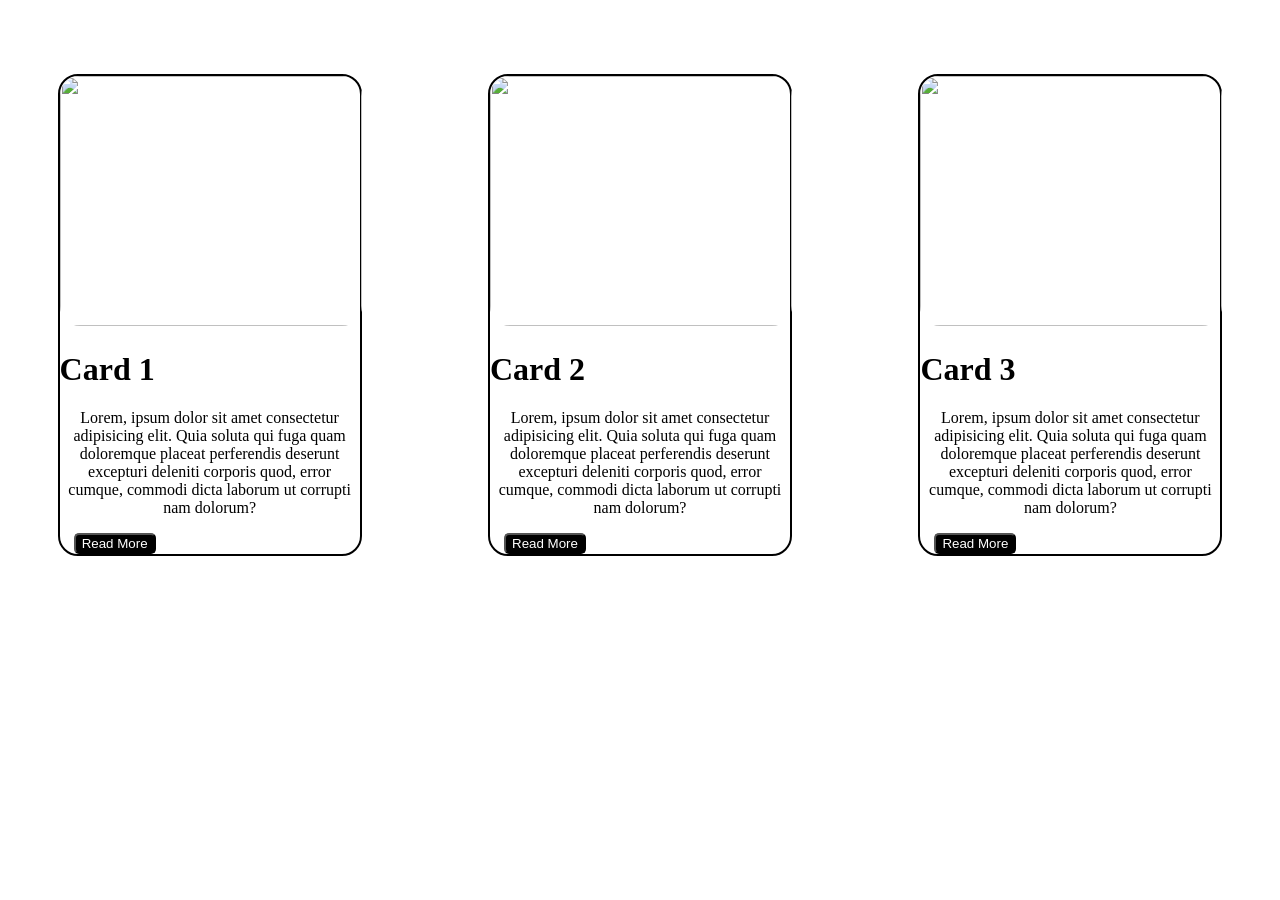
==== index.html @ e14616a9 "Add files via upload" ====
<!DOCTYPE html>
<html lang="en">
<head>
    <meta charset="UTF-8">
    <meta name="viewport" content="width=device-width, initial-scale=1.0">
    <title>Responsive cards</title>
<link rel="stylesheet" href="index.css">
</head>
<body>
    <div class="container">

        <div class="card">
<img class="i" src="https://c.pxhere.com/photos/67/31/nature_landscape_outdoor_mountain_travel_mount_hood_oregon_vacations-549281.jpg!d"width="302px" height="250px" >
<h1>Card 1</h1>
<p>Lorem, ipsum dolor sit amet consectetur adipisicing elit. Quia soluta qui fuga quam doloremque placeat perferendis deserunt excepturi deleniti corporis quod, error cumque, commodi dicta laborum ut corrupti nam dolorum?</p>

<button class="tap" ><font color="white">Read More</font></button>
        </div>


<div class="card">
<img class="i"src="//c.pxhere.com/photos/a3/3f/lake_queenstown_sky_snow_capped_mountain-479884.jpg!d"width="302px" height="250px"> 
<h1>Card 2</h1>
<p>Lorem, ipsum dolor sit amet consectetur adipisicing elit. Quia soluta qui fuga quam doloremque placeat perferendis deserunt excepturi deleniti corporis quod, error cumque, commodi dicta laborum ut corrupti nam dolorum?</p>

<button class="tap" ><font color="white">Read More</font></button>


</div>


<div class="card">
<img class="i"src="https://c.pxhere.com/photos/2c/7c/mountain_lake_water_reflection_cloud-49839.jpg!d"width="302px" height="250px"> 
<h1>Card 3</h1>
<p>Lorem, ipsum dolor sit amet consectetur adipisicing elit. Quia soluta qui fuga quam doloremque placeat perferendis deserunt excepturi deleniti corporis quod, error cumque, commodi dicta laborum ut corrupti nam dolorum?</p>

<button class="tap" ><font color="white">Read More</font></button>


</div>

    </div>
</body>
</html>
---- index.css ----
.container{
    display: flex;
    justify-content: center;
    margin-top: 200px;
    gap: 10%;

}

.card{
    border-radius: 20px;
    text-align: center;
    width: 300px;
    height: max-content;
    
    border: 2px solid black;
    margin-top: -10%;
}
.i{
    border-radius: 20px;
}
h1{
    text-align: left;
}
.tap{
margin-right: 190px;
border-radius: 5px;
background-color: black;

}
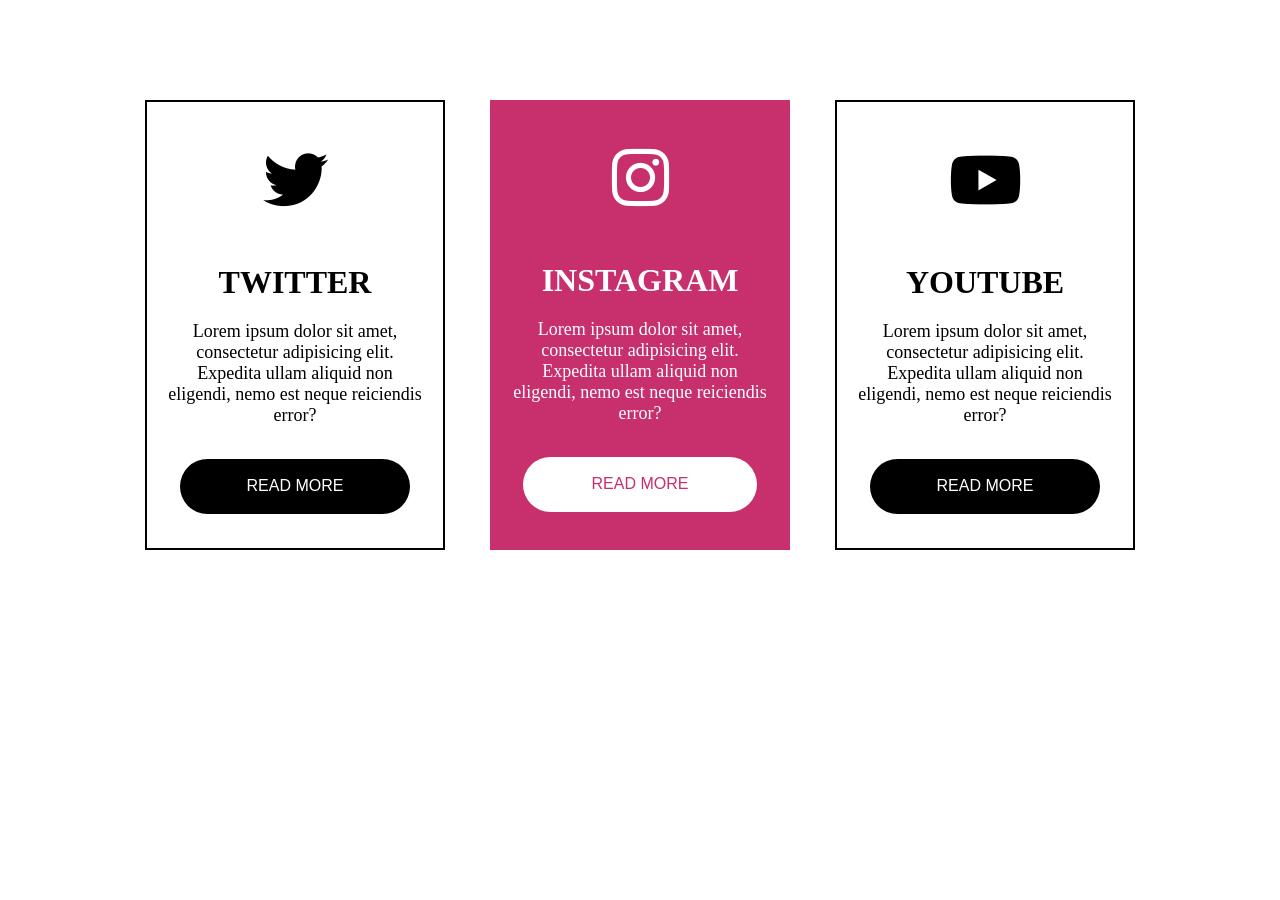
==== commit d322954e: "Add files via upload" ====
--- a/index.html
+++ b/index.html
@@ -1,44 +1,68 @@
 <!DOCTYPE html>
-<html lang="en">
+<html>
 <head>
-    <meta charset="UTF-8">
-    <meta name="viewport" content="width=device-width, initial-scale=1.0">
-    <title>Responsive cards</title>
-<link rel="stylesheet" href="index.css">
+    <title>Social Media Cards</title>
+
+    <link rel="stylesheet"
+          href="https://cdnjs.cloudflare.com/ajax/libs/font-awesome/6.5.2/css/all.min.css">
+
+    <link rel="stylesheet" href="index.css">
+    
 </head>
+
 <body>
+
     <div class="container">
 
         <div class="card">
-<img class="i" src="https://c.pxhere.com/photos/67/31/nature_landscape_outdoor_mountain_travel_mount_hood_oregon_vacations-549281.jpg!d"width="302px" height="250px" >
-<h1>Card 1</h1>
-<p>Lorem, ipsum dolor sit amet consectetur adipisicing elit. Quia soluta qui fuga quam doloremque placeat perferendis deserunt excepturi deleniti corporis quod, error cumque, commodi dicta laborum ut corrupti nam dolorum?</p>
+            <i class="fa-brands fa-twitter icon"></i>
 
-<button class="tap" ><font color="white">Read More</font></button>
+            <h2>TWITTER</h2>
+
+            <p>
+                Lorem ipsum dolor sit amet,
+                consectetur adipisicing elit.
+                Expedita ullam aliquid non
+                eligendi, nemo est neque
+                reiciendis error?
+            </p>
+
+            <button>READ MORE</button>
         </div>
 
+        <div class="card instagram">
+            <i class="fa-brands fa-instagram icon"></i>
 
-<div class="card">
-<img class="i"src="//c.pxhere.com/photos/a3/3f/lake_queenstown_sky_snow_capped_mountain-479884.jpg!d"width="302px" height="250px"> 
-<h1>Card 2</h1>
-<p>Lorem, ipsum dolor sit amet consectetur adipisicing elit. Quia soluta qui fuga quam doloremque placeat perferendis deserunt excepturi deleniti corporis quod, error cumque, commodi dicta laborum ut corrupti nam dolorum?</p>
+            <h2>INSTAGRAM</h2>
 
-<button class="tap" ><font color="white">Read More</font></button>
+            <p>
+                Lorem ipsum dolor sit amet,
+                consectetur adipisicing elit.
+                Expedita ullam aliquid non
+                eligendi, nemo est neque
+                reiciendis error?
+            </p>
 
+            <button>READ MORE</button>
+        </div>
 
-</div>
+        <div class="card">
+            <i class="fa-brands fa-youtube icon"></i>
 
+            <h2>YOUTUBE</h2>
 
-<div class="card">
-<img class="i"src="https://c.pxhere.com/photos/2c/7c/mountain_lake_water_reflection_cloud-49839.jpg!d"width="302px" height="250px"> 
-<h1>Card 3</h1>
-<p>Lorem, ipsum dolor sit amet consectetur adipisicing elit. Quia soluta qui fuga quam doloremque placeat perferendis deserunt excepturi deleniti corporis quod, error cumque, commodi dicta laborum ut corrupti nam dolorum?</p>
+            <p>
+                Lorem ipsum dolor sit amet,
+                consectetur adipisicing elit.
+                Expedita ullam aliquid non
+                eligendi, nemo est neque
+                reiciendis error?
+            </p>
 
-<button class="tap" ><font color="white">Read More</font></button>
-
-
-</div>
+            <button>READ MORE</button>
+        </div>
 
     </div>
+
 </body>
 </html>
--- a/index.css
+++ b/index.css
@@ -1,29 +1,58 @@
-.container{
+body {
+    background-color: white;
+    
+}
+
+.container {
     display: flex;
     justify-content: center;
-    margin-top: 200px;
-    gap: 10%;
-
+    gap: 45px;
+    margin-top: 100px;
 }
 
-.card{
-    border-radius: 20px;
+.card {
+    width: 300px;
+    height: 450px;
+    border: 2px solid black;
     text-align: center;
-    width: 300px;
-    height: max-content;
+    padding: 20px;
+    box-sizing: border-box;
+}
+
+.icon {
+    font-size: 65px;
+    margin-top: 25px;
+    margin-bottom: 25px;
+}
+
+h2 {
+    font-size: 32px;
+    margin-bottom: 20px;
+}
+
+p {
+    font-size: 18px;
     
-    border: 2px solid black;
-    margin-top: -10%;
 }
-.i{
-    border-radius: 20px;
+
+button {
+    width: 90%;
+    height: 55px;
+    background-color: black;
+    color: white;
+    border: none;
+    border-radius: 30px;
+    font-size: 16px;
+    margin-top: 15px;
 }
-h1{
-    text-align: left;
+
+.instagram {
+    background-color: #c72f6d;
+    color: white;
+    border: none;
 }
-.tap{
-margin-right: 190px;
-border-radius: 5px;
-background-color: black;
 
+.instagram button {
+    background-color: white;
+    color: #c72f6d;
 }
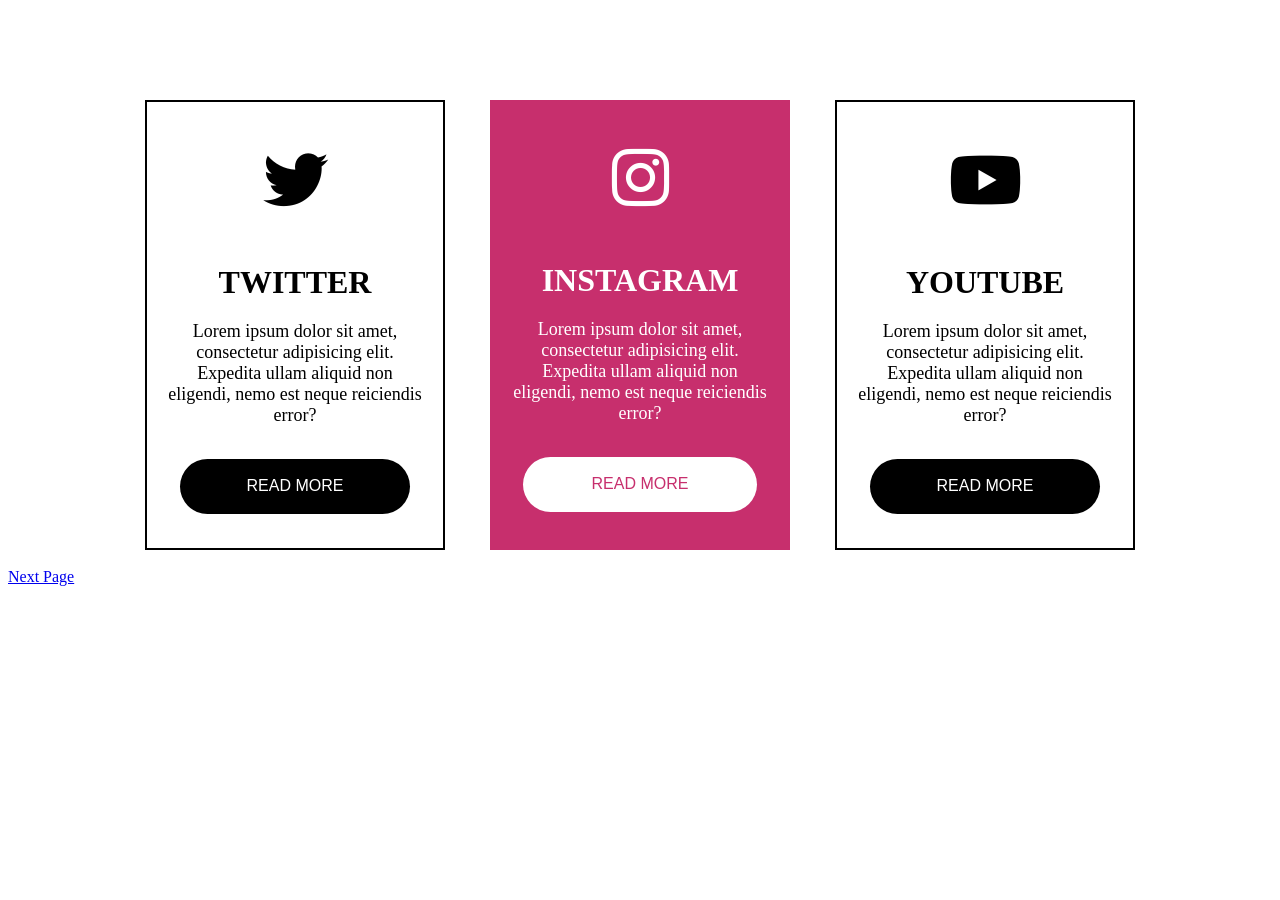
==== commit df687184: "Add files via upload" ====
--- a/index.html
+++ b/index.html
@@ -63,6 +63,7 @@
         </div>
 
     </div>
-
+    <br>
+<a href="page2.html">Next Page</a>
 </body>
 </html>
